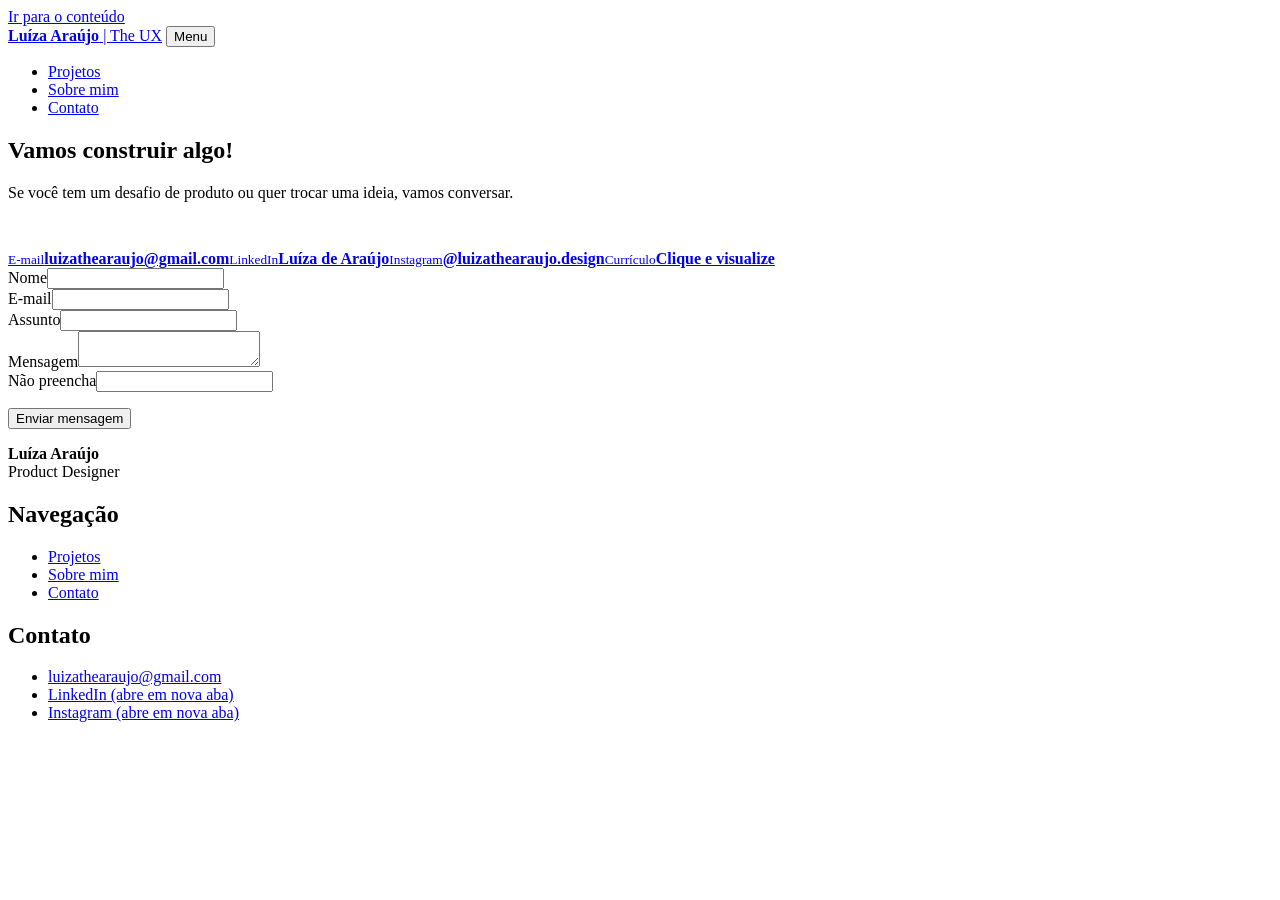
==== contato.html @ 0ffdb38f "Add files via upload" ====
<!doctype html>
<html lang="pt-BR">
<head>
<meta charset="utf-8">
<meta name="viewport" content="width=device-width, initial-scale=1">
<title>Contato — Luíza Araújo</title>
<meta name="description" content="Se você tem um desafio de produto ou quer trocar uma ideia, vamos conversar.">
<link rel="canonical" href="https://SEU-DOMINIO.com.br/contato.html">
<meta name="robots" content="index, follow, max-image-preview:large">
<meta property="og:type" content="website"><meta property="og:locale" content="pt_BR">
<meta property="og:title" content="Contato — Luíza Araújo"><meta property="og:description" content="Se você tem um desafio de produto ou quer trocar uma ideia, vamos conversar.">
<meta property="og:url" content="https://SEU-DOMINIO.com.br/contato.html"><meta property="og:image" content="https://framerusercontent.com/assets/Nl1fcH3IRXSe6rc7JmywGI36Jp4.jpg">
<meta name="twitter:card" content="summary_large_image">
<meta name="theme-color" content="#f5f6f8">
<link rel="icon" href="assets/favicon.svg" type="image/svg+xml">
<script>document.documentElement.classList.add('js')</script>
<link rel="stylesheet" href="css/styles.css">
<script src="js/site.js" defer></script>

</head>
<body>
<a class="skip-link" href="#conteudo">Ir para o conteúdo</a>
<header class="site-header"><div class="container bar">
<a class="brand" href="index.html"><strong>Luíza Araújo</strong><span> | The UX</span></a>
<button class="menu-btn" type="button" aria-expanded="false" aria-controls="menu">Menu</button>
<nav id="menu" class="nav" aria-label="Principal"><ul><li><a href="projetos.html">Projetos</a></li><li><a href="sobre-mim.html">Sobre mim</a></li><li><a href="contato.html" aria-current="page">Contato</a></li></ul></nav>
</div></header>
<main id="conteudo" tabindex="-1">

<section class="page-head"><div class="container"><h1>Vamos construir algo!</h1>
<p>Se você tem um desafio de produto ou quer trocar uma ideia, vamos conversar.</p></div></section>
<section class="section" style="padding-top:2rem"><div class="container contact-grid">
<div class="contact-links"><a href="mailto:luizathearaujo@gmail.com"><small>E-mail</small><strong>luizathearaujo@gmail.com</strong></a><a href="https://www.linkedin.com/in/luiza-the-araujo/" target="_blank" rel="noopener noreferrer"><small>LinkedIn</small><strong>Luíza de Araújo</strong></a><a href="https://www.instagram.com/luizathearaujo.design/" target="_blank" rel="noopener noreferrer"><small>Instagram</small><strong>@luizathearaujo.design</strong></a><a href="https://drive.google.com/file/d/1tVH7KKMKC_sWvBa-YASBtUuK7AV2qZm1/view?usp=sharing" target="_blank" rel="noopener noreferrer"><small>Currículo</small><strong>Clique e visualize</strong></a></div>
<form id="contact-form" class="form" data-endpoint="" data-fallback-email="luizathearaujo@gmail.com" method="post" action="#">
<div class="field"><label for="f-name">Nome</label><input id="f-name" name="name" type="text" autocomplete="name" required></div>
<div class="field"><label for="f-email">E-mail</label><input id="f-email" name="email" type="email" autocomplete="email" required></div>
<div class="field"><label for="f-subject">Assunto</label><input id="f-subject" name="subject" type="text" required></div>
<div class="field"><label for="f-message">Mensagem</label><textarea id="f-message" name="message" required></textarea></div>
<div class="hp" aria-hidden="true"><label>Não preencha<input name="_gotcha" type="text" tabindex="-1" autocomplete="off"></label></div>
<p id="form-status" class="form__status" role="status" aria-live="polite"></p>
<div><button class="btn" type="submit">Enviar mensagem</button></div>
</form></div></section>
</main>
<footer class="site-footer"><div class="container footer-grid">
<div><p><strong>Luíza Araújo</strong><br><span class="muted">Product Designer</span></p></div>
<nav aria-label="Rodapé"><h2>Navegação</h2><ul><li><a href="projetos.html">Projetos</a></li><li><a href="sobre-mim.html">Sobre mim</a></li><li><a href="contato.html">Contato</a></li></ul></nav>
<div><h2>Contato</h2><ul><li><a href="mailto:luizathearaujo@gmail.com">luizathearaujo@gmail.com</a></li><li><a href="https://www.linkedin.com/in/luiza-the-araujo/" target="_blank" rel="noopener noreferrer">LinkedIn<span class="visually-hidden"> (abre em nova aba)</span></a></li><li><a href="https://www.instagram.com/luizathearaujo.design/" target="_blank" rel="noopener noreferrer">Instagram<span class="visually-hidden"> (abre em nova aba)</span></a></li></ul></div>
</div></footer>
</body>
</html>
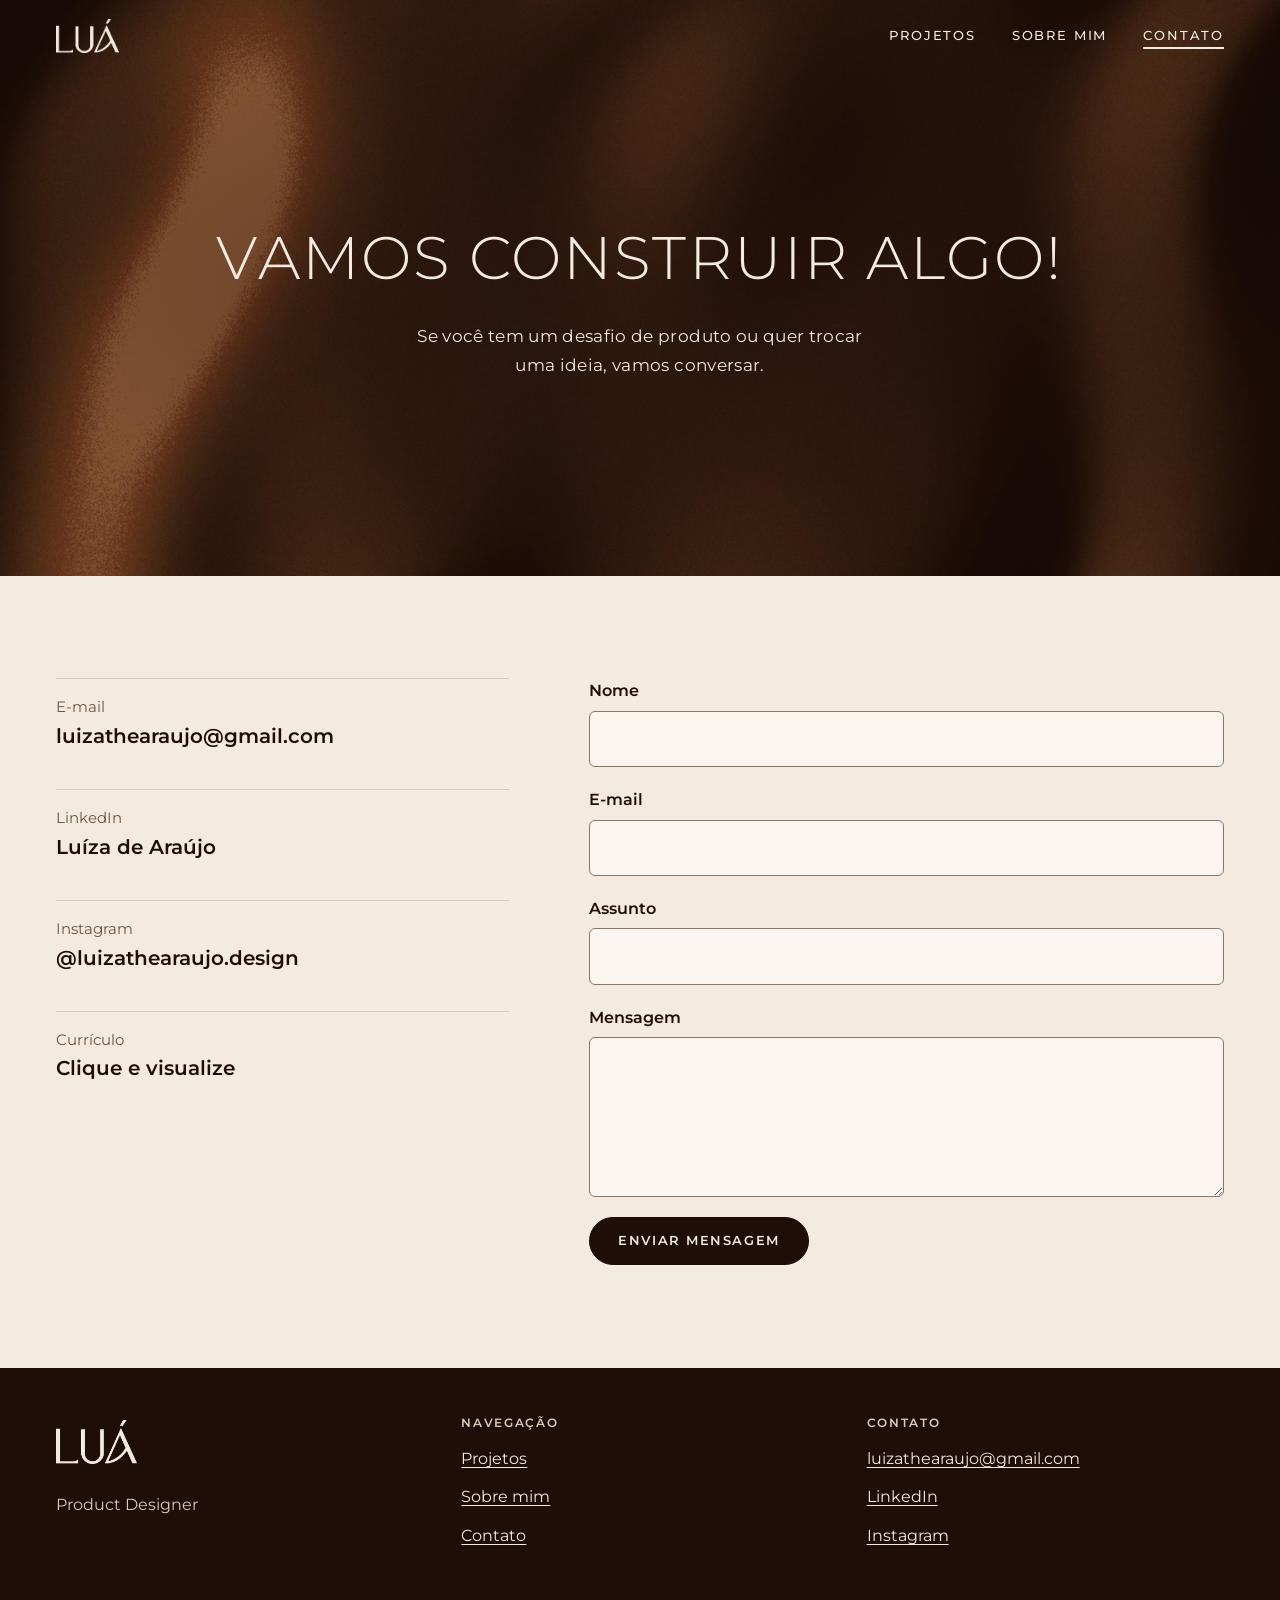
==== commit 57586e20: "Hero com fotografia" ====
--- a/contato.html
+++ b/contato.html
@@ -5,15 +5,17 @@
 <meta name="viewport" content="width=device-width, initial-scale=1">
 <title>Contato — Luíza Araújo</title>
 <meta name="description" content="Se você tem um desafio de produto ou quer trocar uma ideia, vamos conversar.">
-<link rel="canonical" href="https://SEU-DOMINIO.com.br/contato.html">
+<link rel="canonical" href="https://luiza-araujo.theux.workers.dev/contato.html">
 <meta name="robots" content="index, follow, max-image-preview:large">
 <meta property="og:type" content="website"><meta property="og:locale" content="pt_BR">
 <meta property="og:title" content="Contato — Luíza Araújo"><meta property="og:description" content="Se você tem um desafio de produto ou quer trocar uma ideia, vamos conversar.">
-<meta property="og:url" content="https://SEU-DOMINIO.com.br/contato.html"><meta property="og:image" content="https://framerusercontent.com/assets/Nl1fcH3IRXSe6rc7JmywGI36Jp4.jpg">
+<meta property="og:url" content="https://luiza-araujo.theux.workers.dev/contato.html"><meta property="og:image" content="https://luiza-araujo.theux.workers.dev/assets/img/og.jpg">
 <meta name="twitter:card" content="summary_large_image">
-<meta name="theme-color" content="#f5f6f8">
+<meta name="theme-color" content="#1F0E08">
 <link rel="icon" href="assets/favicon.svg" type="image/svg+xml">
-<script>document.documentElement.classList.add('js')</script>
+<link rel="preconnect" href="https://fonts.googleapis.com"><link rel="preconnect" href="https://fonts.gstatic.com" crossorigin>
+<link rel="stylesheet" href="https://fonts.googleapis.com/css2?family=Montserrat:wght@300;400;500;600;700&display=swap">
+<script>document.documentElement.classList.add('js');if(window.scrollY<8)document.documentElement.classList.add('at-top')</script>
 <link rel="stylesheet" href="css/styles.css">
 <script src="js/site.js" defer></script>
 
@@ -21,15 +23,16 @@
 <body>
 <a class="skip-link" href="#conteudo">Ir para o conteúdo</a>
 <header class="site-header"><div class="container bar">
-<a class="brand" href="index.html"><strong>Luíza Araújo</strong><span> | The UX</span></a>
+<a class="logo" href="index.html"><img class="logo__dark" src="assets/img/logo-marrom.png" width="295" height="160" alt="Luíza Araújo — página inicial"><img class="logo__light" src="assets/img/logo-bege.png" width="295" height="160" alt="" aria-hidden="true"></a>
 <button class="menu-btn" type="button" aria-expanded="false" aria-controls="menu">Menu</button>
 <nav id="menu" class="nav" aria-label="Principal"><ul><li><a href="projetos.html">Projetos</a></li><li><a href="sobre-mim.html">Sobre mim</a></li><li><a href="contato.html" aria-current="page">Contato</a></li></ul></nav>
 </div></header>
 <main id="conteudo" tabindex="-1">
 
-<section class="page-head"><div class="container"><h1>Vamos construir algo!</h1>
-<p>Se você tem um desafio de produto ou quer trocar uma ideia, vamos conversar.</p></div></section>
-<section class="section" style="padding-top:2rem"><div class="container contact-grid">
+<section class="hero">
+<img class="hero__bg" src="assets/img/hero-1920.jpg" srcset="assets/img/hero-960.jpg 960w, assets/img/hero-1920.jpg 1920w" sizes="100vw" alt="" width="1920" height="1080" fetchpriority="high" decoding="async">
+<div class="hero__inner"><h1>Vamos construir algo!</h1><p class="hero__lead">Se você tem um desafio de produto ou quer trocar uma ideia, vamos conversar.</p></div></section>
+<section class="section"><div class="container contact-grid">
 <div class="contact-links"><a href="mailto:luizathearaujo@gmail.com"><small>E-mail</small><strong>luizathearaujo@gmail.com</strong></a><a href="https://www.linkedin.com/in/luiza-the-araujo/" target="_blank" rel="noopener noreferrer"><small>LinkedIn</small><strong>Luíza de Araújo</strong></a><a href="https://www.instagram.com/luizathearaujo.design/" target="_blank" rel="noopener noreferrer"><small>Instagram</small><strong>@luizathearaujo.design</strong></a><a href="https://drive.google.com/file/d/1tVH7KKMKC_sWvBa-YASBtUuK7AV2qZm1/view?usp=sharing" target="_blank" rel="noopener noreferrer"><small>Currículo</small><strong>Clique e visualize</strong></a></div>
 <form id="contact-form" class="form" data-endpoint="" data-fallback-email="luizathearaujo@gmail.com" method="post" action="#">
 <div class="field"><label for="f-name">Nome</label><input id="f-name" name="name" type="text" autocomplete="name" required></div>
@@ -42,7 +45,7 @@
 </form></div></section>
 </main>
 <footer class="site-footer"><div class="container footer-grid">
-<div><p><strong>Luíza Araújo</strong><br><span class="muted">Product Designer</span></p></div>
+<div><a class="footer-logo" href="index.html"><img src="assets/img/logo-bege.png" width="295" height="160" alt="Luíza Araújo — página inicial"></a><p class="muted">Product Designer</p></div>
 <nav aria-label="Rodapé"><h2>Navegação</h2><ul><li><a href="projetos.html">Projetos</a></li><li><a href="sobre-mim.html">Sobre mim</a></li><li><a href="contato.html">Contato</a></li></ul></nav>
 <div><h2>Contato</h2><ul><li><a href="mailto:luizathearaujo@gmail.com">luizathearaujo@gmail.com</a></li><li><a href="https://www.linkedin.com/in/luiza-the-araujo/" target="_blank" rel="noopener noreferrer">LinkedIn<span class="visually-hidden"> (abre em nova aba)</span></a></li><li><a href="https://www.instagram.com/luizathearaujo.design/" target="_blank" rel="noopener noreferrer">Instagram<span class="visually-hidden"> (abre em nova aba)</span></a></li></ul></div>
 </div></footer>
--- a/css/styles.css
+++ b/css/styles.css
@@ -0,0 +1,282 @@
+/* ==========================================================================
+   Portfólio Luíza Araújo — styles.css
+   Organização: 1 Tokens · 2 Base · 3 Layout · 4 Componentes · 5 Páginas
+   Para mudar o visual do site inteiro, edite apenas a seção 1 (Tokens).
+   ========================================================================== */
+
+/* 1. TOKENS ------------------------------------------------------------ */
+:root {
+  /* Paleta da marca LUÁ */
+  --dark: #1F0E08;          /* marrom profundo (hero, rodapé) */
+  --brown: #56341B;
+  --caramel: #894A27;       /* destaque / hover (contraste 5,7:1 sobre --bg) */
+  --olive-dark: #333527;    /* faixa de contato */
+  --olive: #454730;         /* detalhes sobre fundos escuros */
+  --bg: #F3EBDF;            /* bege (fundo geral) */
+  --surface: #FBF7F0;
+  --ink: #1F0E08;
+  --muted: #6B5441;         /* contraste 5,9:1 sobre --bg */
+  --line: #D8CBB8;
+  --accent: #894A27;
+  --on-dark: #F3EBDF;
+  --on-dark-muted: #D9CBB6;
+
+  /* Tipografia — Montserrat (carregada no <head>); fallbacks seguros */
+  --font: "Montserrat", "Avenir Next", "Segoe UI", system-ui, -apple-system, Roboto, Arial, sans-serif;
+  --fs-display: clamp(1.75rem, 1rem + 3.8vw, 3.75rem);
+  --fs-h2: clamp(1.375rem, 1.05rem + 1.4vw, 2.125rem);
+  --fs-h3: clamp(1.0625rem, .98rem + .4vw, 1.25rem);
+  --fs-lead: clamp(.9375rem, .86rem + .3vw, 1.0625rem);
+  --fs-body: 1rem;
+
+  --gutter: clamp(1.25rem, 5vw, 3.5rem);
+  --max: 76rem;
+  --section: clamp(3.5rem, 8vw, 7rem);
+  --radius: .75rem;
+  --radius-sm: .375rem;
+  --header-h: 4.5rem;
+}
+
+/* 2. BASE -------------------------------------------------------------- */
+*, *::before, *::after { box-sizing: border-box; }
+html { -webkit-text-size-adjust: 100%; scroll-behavior: smooth; scroll-padding-top: 6rem; }
+body {
+  margin: 0; min-height: 100vh; display: flex; flex-direction: column;
+  background: var(--bg); color: var(--ink);
+  font: 400 var(--fs-body)/1.65 var(--font);
+  overflow-wrap: break-word; /* evita rolagem horizontal por textos longos */
+}
+main { flex: 1; }
+img { display: block; max-width: 100%; height: auto; }
+h1, h2, h3 { margin: 0; line-height: 1.2; letter-spacing: -.01em; font-weight: 600; text-wrap: balance; }
+p { margin: 0 0 1em; max-width: 68ch; text-wrap: pretty; }
+ul { margin: 0; padding: 0; list-style: none; }
+a { color: inherit; text-decoration-thickness: 1px; text-underline-offset: .2em; }
+a:hover { color: var(--accent); }
+strong { font-weight: 600; }
+:focus-visible { outline: 3px solid var(--accent); outline-offset: 3px; border-radius: 4px; }
+.skip-link {
+  position: absolute; left: 1rem; top: -4rem; z-index: 100; padding: .75rem 1rem;
+  background: var(--ink); color: var(--bg); border-radius: var(--radius-sm);
+}
+.skip-link:focus { top: 1rem; }
+.visually-hidden { position: absolute !important; width: 1px; height: 1px; overflow: hidden; clip: rect(0 0 0 0); white-space: nowrap; }
+@media (prefers-reduced-motion: reduce) {
+  html { scroll-behavior: auto; }
+  *, *::before, *::after { transition: none !important; animation: none !important; }
+}
+
+/* 3. LAYOUT ------------------------------------------------------------ */
+.container { width: min(100% - 2 * var(--gutter), var(--max)); margin-inline: auto; }
+.section { padding-block: var(--section); }
+.muted { color: var(--muted); }
+
+/* 4. COMPONENTES ------------------------------------------------------- */
+
+/* Cabeçalho: transparente sobre o hero (logo bege); sólido ao rolar (logo marrom) */
+.site-header { position: fixed; inset: 0 0 auto; z-index: 50; background: var(--bg); color: var(--ink); border-bottom: 1px solid var(--line); transition: background-color .3s, border-color .3s, color .3s; }
+.bar { display: flex; flex-wrap: wrap; align-items: center; justify-content: space-between; gap: .25rem 1.5rem; min-height: var(--header-h); }
+.logo { display: block; line-height: 0; padding-block: .5rem; }
+.logo img { height: 2.125rem; width: auto; }
+.logo__light { display: none !important; }
+.nav ul { display: flex; flex-wrap: wrap; gap: .25rem 2.25rem; }
+.nav a { display: inline-block; padding: .75rem 0; text-decoration: none; font-size: .8125rem; font-weight: 500; letter-spacing: .14em; text-transform: uppercase; }
+.nav a:hover { color: inherit; text-decoration: underline; text-underline-offset: .5em; }
+.nav a[aria-current="page"] { text-decoration: underline; text-decoration-thickness: 2px; text-underline-offset: .5em; }
+.menu-btn { display: none; }
+/* No topo da página (JS ativo): fundo transparente + versão clara do logo */
+.js.at-top .site-header:not(.menu-open) { background: transparent; border-color: transparent; color: var(--on-dark); }
+.js.at-top .site-header:not(.menu-open) :focus-visible,
+.site-header.menu-open :focus-visible { outline-color: var(--on-dark); }
+.js.at-top .site-header:not(.menu-open) .logo__dark,
+.site-header.menu-open .logo__dark { display: none; }
+.js.at-top .site-header:not(.menu-open) .logo__light,
+.site-header.menu-open .logo__light { display: block !important; }
+.site-header.menu-open { background: var(--dark); color: var(--on-dark); border-color: var(--dark); }
+/* Só vira menu "sanduíche" com JS ativo; sem JS a navegação continua visível */
+@media (max-width: 47.99rem) {
+  .js .menu-btn {
+    display: inline-flex; align-items: center; min-height: 2.75rem; padding: 0 1.125rem;
+    font: inherit; font-size: .75rem; font-weight: 500; letter-spacing: .14em; text-transform: uppercase;
+    color: inherit; background: transparent; border: 1px solid currentColor; border-radius: 999px; cursor: pointer;
+  }
+  .js .nav { display: none; flex-basis: 100%; }
+  .js .nav.is-open { display: block; }
+  .js .nav ul { flex-direction: column; gap: 0; padding-bottom: .75rem; }
+  .js .nav a { display: block; padding: 1rem 0; border-top: 1px solid color-mix(in srgb, currentColor 22%, transparent); }
+}
+
+/* Botões */
+.btn {
+  display: inline-flex; align-items: center; justify-content: center; min-height: 3rem; padding: .75rem 1.75rem;
+  font: inherit; font-weight: 600; text-decoration: none; cursor: pointer;
+  color: var(--bg); background: var(--ink); border: 1px solid var(--ink); border-radius: 999px;
+  transition: background-color .2s, color .2s;
+}
+.btn:hover { background: var(--accent); border-color: var(--accent); color: #fff; }
+.btn { font-size: .8125rem; letter-spacing: .12em; text-transform: uppercase; }
+.btn:disabled { opacity: .6; cursor: wait; }
+.btn--light { background: var(--on-dark); color: var(--dark); border-color: var(--on-dark); }
+.btn--light:hover { background: #fff; color: var(--dark); border-color: #fff; }
+
+/* Lista de projetos (home) */
+.project-list { border-top: 1px solid var(--brown); }
+.project-row {
+  display: grid; grid-template-columns: 1fr; gap: .25rem 2rem; padding-block: 1.5rem;
+  border-bottom: 1px solid var(--line); text-decoration: none; transition: padding-left .25s, color .2s;
+}
+.project-row:hover { padding-left: .75rem; }
+.project-row__meta { color: var(--muted); font-size: .9375rem; }
+.project-row__title { font-size: var(--fs-h2); line-height: 1.2; font-weight: 300; text-transform: uppercase; letter-spacing: .03em; }
+@media (min-width: 48rem) {
+  .project-row { grid-template-columns: 9rem 1fr; align-items: baseline; }
+}
+
+/* Cards de projeto (página Projetos) */
+.card-grid { display: grid; grid-template-columns: repeat(auto-fill, minmax(min(100%, 22rem), 1fr)); gap: clamp(1.5rem, 3vw, 2.5rem); }
+.card { display: flex; flex-direction: column; gap: 1rem; text-decoration: none; min-width: 0; }
+.card__media { overflow: hidden; border-radius: var(--radius); background: var(--line); aspect-ratio: 4 / 3; }
+.card__media img { width: 100%; height: 100%; object-fit: cover; transition: transform .5s; }
+.card:hover .card__media img { transform: scale(1.03); }
+.card__meta { color: var(--muted); font-size: .9375rem; }
+.card__title { font-size: var(--fs-h3); }
+.card p { margin: 0; color: var(--muted); }
+.card:hover .card__title { color: var(--accent); }
+
+/* Chamada para contato */
+.cta { background: var(--olive-dark); color: var(--on-dark); }
+.cta__inner { display: grid; gap: 1.5rem; justify-items: start; }
+.cta h2 { max-width: 26ch; font-size: var(--fs-h2); font-weight: 300; text-transform: uppercase; letter-spacing: .02em; line-height: 1.3; }
+.cta .muted { color: var(--on-dark-muted); margin: 0; font-size: .8125rem; letter-spacing: .14em; text-transform: uppercase; }
+.cta :focus-visible, .site-footer :focus-visible, .hero :focus-visible { outline-color: var(--on-dark); }
+
+/* Rodapé */
+.site-footer { background: var(--dark); color: var(--on-dark); padding-block: 3rem; }
+.site-footer a:hover { color: var(--on-dark); text-decoration: underline; }
+.footer-grid { display: grid; gap: 2rem 3rem; grid-template-columns: repeat(auto-fit, minmax(min(100%, 12rem), 1fr)); }
+.footer-logo img { height: 2.75rem; width: auto; margin-bottom: 1rem; }
+.site-footer .muted { color: var(--on-dark-muted); }
+.site-footer li + li { margin-top: .25rem; }
+.site-footer a { display: inline-block; padding-block: .25rem; }
+.site-footer h2 { font-size: .75rem; font-weight: 600; letter-spacing: .14em; text-transform: uppercase; margin-bottom: .75rem; color: var(--on-dark-muted); }
+
+/* Formulário */
+.form { display: grid; gap: 1.25rem; max-width: 40rem; }
+.field { display: grid; gap: .375rem; }
+.field label { font-weight: 600; }
+.field input, .field textarea {
+  width: 100%; font: inherit; color: inherit; padding: .875rem 1rem;
+  background: var(--surface); border: 1px solid #8a7766; border-radius: var(--radius-sm);
+}
+.field textarea { min-height: 10rem; resize: vertical; }
+.field input:focus-visible, .field textarea:focus-visible { outline-offset: 1px; border-color: var(--accent); }
+.form__status { margin: 0; padding: .875rem 1rem; border-radius: var(--radius-sm); border-left: 4px solid; }
+.form__status:empty { display: none; }
+.form__status[data-state="error"] { background: #fdecec; color: #7a1010; border-color: #b42318; }
+.form__status[data-state="success"] { background: #e8f6ee; color: #0d4a26; border-color: #1a7f45; }
+.form__status[data-state="info"] { background: #EFE4D2; color: #3d2410; border-color: var(--accent); }
+.hp { position: absolute; left: -9999px; width: 1px; height: 1px; overflow: hidden; }
+
+/* 5. PÁGINAS ----------------------------------------------------------- */
+
+/* Hero: textura de camurça + título centralizado (inspirado na referência) */
+.hero { position: relative; isolation: isolate; display: grid; place-items: center; text-align: center; overflow: hidden;
+  color: var(--on-dark); background: var(--dark);
+  min-height: clamp(26rem, 64svh, 40rem); padding: calc(var(--header-h) + 2rem) var(--gutter) clamp(3rem, 7vw, 5rem); }
+.hero--home { min-height: min(100svh, 60rem); }
+.hero__bg { position: absolute; inset: 0; z-index: -2; width: 100%; height: 100%; object-fit: cover; }
+.hero::after { content: ""; position: absolute; inset: 0; z-index: -1;      /* véu escuro: garante contraste do texto */
+  background: radial-gradient(ellipse 80% 70% at 50% 50%, rgba(31,14,8,.62), rgba(31,14,8,.28) 100%); }
+.hero__inner { max-width: 60rem; }
+.hero h1 { font-size: var(--fs-display); font-weight: 300; line-height: 1.22; letter-spacing: .035em; text-transform: uppercase; text-wrap: balance; }
+.hero h1 strong { font-weight: 700; }
+.hero__lead { margin: 1.75rem auto 0; max-width: 42ch; font-size: var(--fs-lead); line-height: 1.7; letter-spacing: .02em; color: var(--on-dark); }
+/* Hero com fotografia (home): texto na parede lisa à direita; no retrato (celular/tablet em pé), texto no topo */
+.hero picture { position: absolute; inset: 0; z-index: -2; }
+.hero--photo { place-items: center end; text-align: left; }
+.hero--photo .hero__bg { object-position: 100% 60%; }
+.hero--photo::after { background:
+  linear-gradient(to bottom, rgba(31,14,8,.8), rgba(31,14,8,0) 38%),   /* garante o contraste do logo e do menu */
+  linear-gradient(to left, rgba(31,14,8,.4), rgba(31,14,8,0) 62%); }
+.hero--photo .hero__inner { width: min(100%, 26rem, 30vw); }
+.hero--photo h1 { font-size: clamp(1.25rem, .75rem + 1.7vw, 2.5rem); }
+.hero--photo .hero__lead { margin-left: 0; max-width: 34ch; }
+@media (orientation: portrait) {
+  .hero--photo { place-items: start center; text-align: center; padding-top: calc(var(--header-h) + 2.5rem);
+    min-height: min(max(100svh, 205vw), calc(100svh + 8rem)); }  /* um pouco mais alto em telas curtas: desce o orbe e libera o texto */
+  .hero--photo .hero__bg { object-position: 50% 100%; }
+  .hero--photo::after { background: linear-gradient(to bottom, rgba(31,14,8,.72), rgba(31,14,8,.2) 52%, rgba(31,14,8,0)); }
+  .hero--photo .hero__inner { width: min(100%, 34rem); }
+  .hero--photo h1 { font-size: clamp(1.5rem, 1rem + 2.4vw, 2.5rem); }
+  .hero--photo .hero__lead { margin-inline: auto; }
+}
+/* Celulares muito estreitos (≤ 380px): texto mais compacto */
+@media (orientation: portrait) and (max-width: 23.75rem) {
+  .hero--photo { padding-top: calc(var(--header-h) + 1rem); }
+  .hero--photo h1 { font-size: 1.25rem; }
+  .hero--photo .hero__lead { margin-top: 1rem; font-size: .875rem; line-height: 1.5; }
+}
+/* Tablet em pé: texto em poucas linhas, só na parede escura acima do orbe */
+@media (orientation: portrait) and (min-width: 40rem) {
+  .hero--photo { padding-top: calc(var(--header-h) + 1.25rem); }
+  .hero--photo .hero__inner { width: min(100%, 46rem); }
+  .hero--photo h1 { font-size: 1.5rem; }
+  .hero--photo .hero__lead { margin-top: 1rem; max-width: 60ch; }
+}
+/* Celular deitado (pouca altura): texto menor, para não invadir as esculturas */
+@media (orientation: landscape) and (max-height: 32rem) {
+  .hero--photo .hero__inner { width: min(100%, 14rem, 26vw); }
+  .hero--photo h1 { font-size: 1.125rem; }
+  .hero--photo .hero__lead { margin-top: 1rem; font-size: .8125rem; line-height: 1.55; }
+}
+.section-title { font-size: var(--fs-h2); font-weight: 600; margin-bottom: 2rem; }
+
+/* Sobre mim */
+.about-grid { display: grid; gap: 2.5rem; align-items: start; }
+.about-photo { border-radius: var(--radius); background: var(--line); width: 100%; }
+.facts { display: grid; gap: 1.25rem; grid-template-columns: repeat(auto-fit, minmax(min(100%, 11rem), 1fr)); margin: 0 0 2rem; }
+.facts dt { color: var(--muted); font-size: .9375rem; }
+.facts dd { margin: 0; font-size: var(--fs-h3); font-weight: 650; }
+.statement { font-size: var(--fs-lead); }
+.statement strong { font-weight: 650; }
+@media (min-width: 56rem) { .about-grid { grid-template-columns: 1fr 1fr; gap: 4rem; } }
+.timeline { border-top: 1px solid var(--brown); }
+.timeline li { display: grid; gap: .25rem 2rem; padding-block: 1.5rem; border-bottom: 1px solid var(--line); }
+.timeline h3 { font-size: var(--fs-h3); }
+.timeline .when { color: var(--muted); }
+.timeline p { margin: .5rem 0 0; }
+@media (min-width: 48rem) { .timeline li { grid-template-columns: 11rem 1fr; } }
+.tools { display: grid; gap: 1px; background: var(--line); border: 1px solid var(--line); border-radius: var(--radius); overflow: hidden; grid-template-columns: repeat(auto-fit, minmax(min(100%, 14rem), 1fr)); }
+.tools li { background: var(--surface); padding: 1.25rem 1.5rem; }
+.tools strong { display: block; }
+.tools span { color: var(--muted); font-size: .9375rem; }
+
+/* Contato */
+.contact-grid { display: grid; gap: 3rem; }
+.contact-links { display: grid; gap: 1.25rem; align-content: start; }
+.contact-links a { display: block; padding: 1rem 0; border-top: 1px solid var(--line); text-decoration: none; }
+.contact-links small { display: block; color: var(--muted); font-size: .9375rem; }
+.contact-links strong { font-size: var(--fs-h3); font-weight: 600; overflow-wrap: anywhere; }
+@media (min-width: 56rem) { .contact-grid { grid-template-columns: 1fr 1.4fr; gap: 5rem; } }
+
+/* Estudo de caso */
+.case-meta { display: grid; gap: 1.25rem 2rem; grid-template-columns: repeat(auto-fit, minmax(min(100%, 9rem), 1fr)); margin: 2.5rem 0; padding-block: 1.5rem; border-block: 1px solid var(--line); }
+.case-meta dt { color: var(--muted); font-size: .9375rem; }
+.case-meta dd { margin: 0; font-weight: 600; }
+.case-meta { margin-top: clamp(2rem, 5vw, 3.5rem); }
+.case-cover { margin: 0 0 var(--section); }
+.case-cover img, .figure img { width: 100%; border-radius: var(--radius); border: 1px solid var(--line); background: var(--surface); }
+.case-section { display: grid; gap: 1.25rem; padding-block: clamp(2rem, 5vw, 3.5rem); border-top: 1px solid var(--line); }
+.case-section__body { min-width: 0; }
+.case-section__body h3 { font-size: var(--fs-h3); margin: 1.75rem 0 .75rem; }
+.case-section__body h3:first-child { margin-top: 0; }
+.case-section__body ul { margin: 0 0 1em; padding-left: 1.25rem; list-style: disc; max-width: 68ch; }
+.case-section__body li + li { margin-top: .375rem; }
+.figure { display: grid; gap: 1rem; grid-template-columns: repeat(auto-fit, minmax(min(100%, 20rem), 1fr)); margin: 1.5rem 0 2rem; }
+.figure--single { grid-template-columns: 1fr; }
+@media (min-width: 60rem) {
+  .case-section { grid-template-columns: 14rem 1fr; gap: 3rem; }
+  .case-section > h2 { position: sticky; top: 5.5rem; align-self: start; }
+}
+.case-section > h2 { font-size: var(--fs-h3); }
+.more-projects { margin-top: var(--section); }
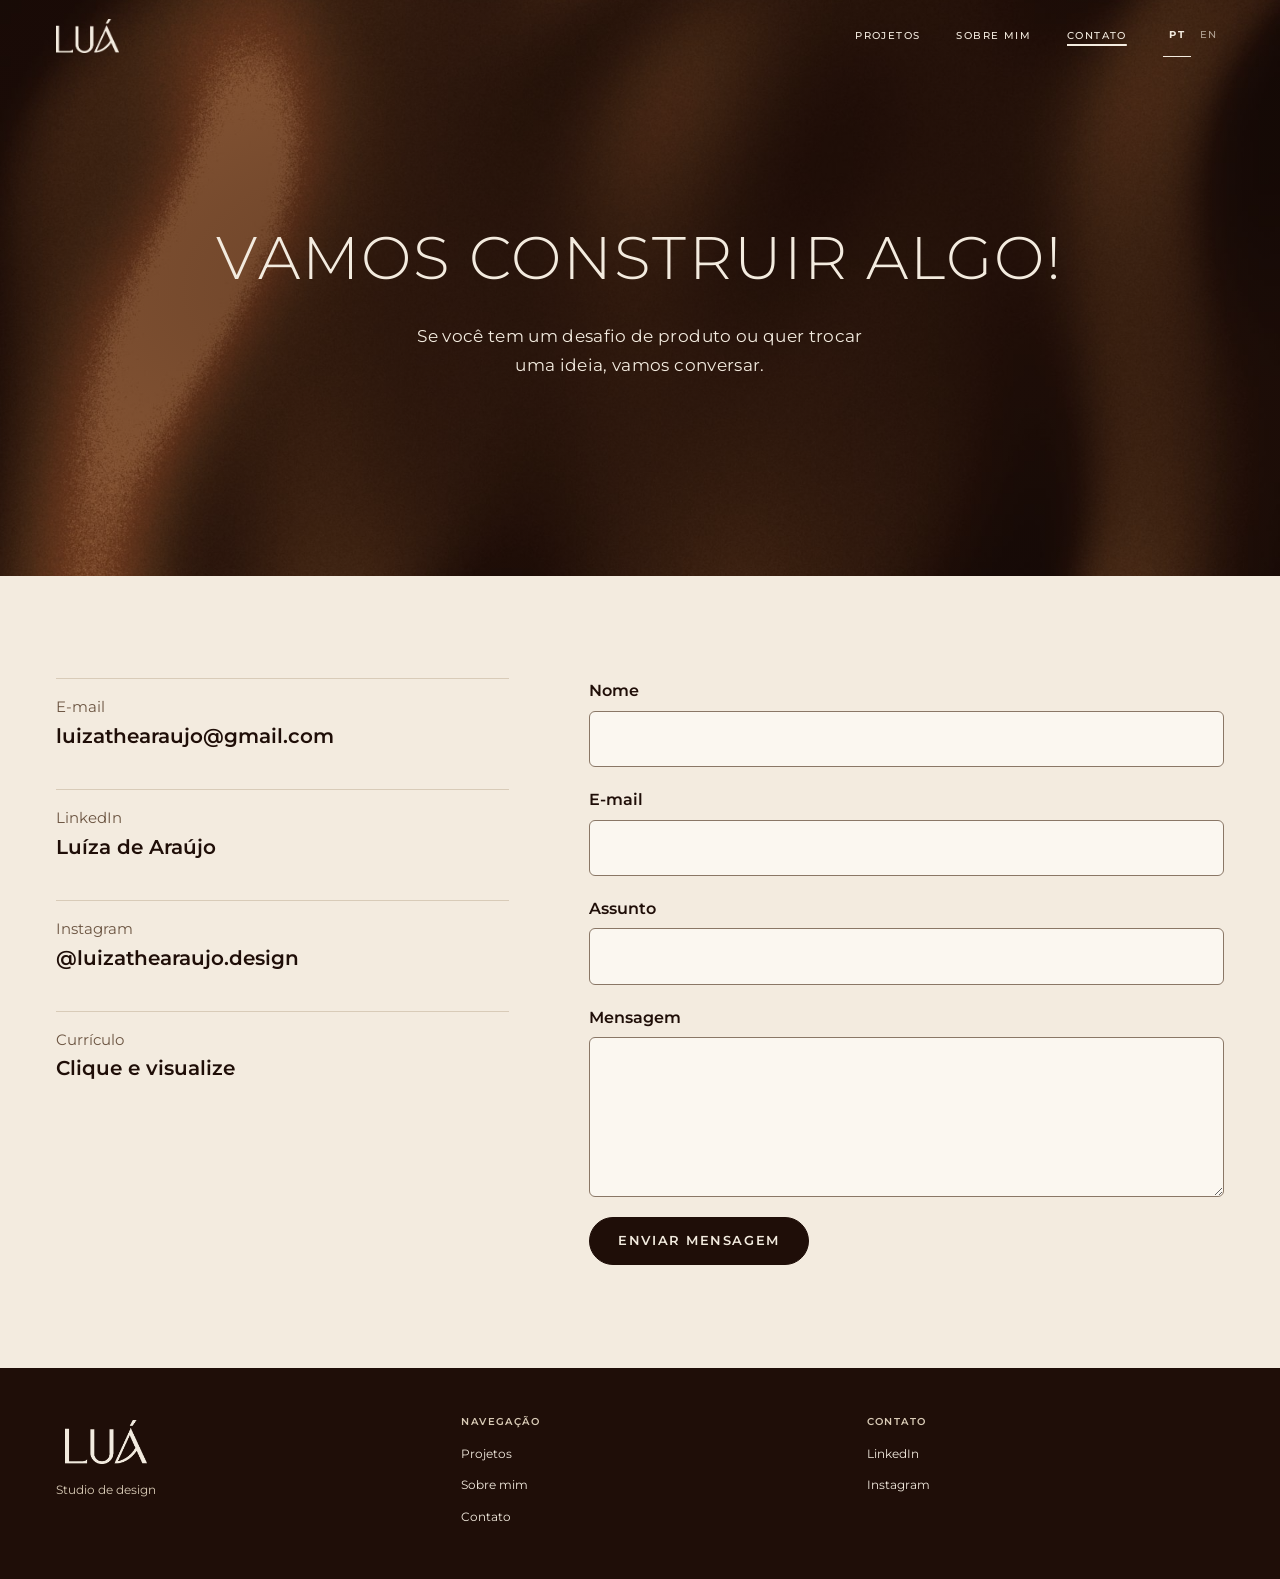
==== commit e3383726: "Serviços, idiomas, favicon e ajustes" ====
--- a/contato.html
+++ b/contato.html
@@ -12,11 +12,15 @@
 <meta property="og:url" content="https://luiza-araujo.theux.workers.dev/contato.html"><meta property="og:image" content="https://luiza-araujo.theux.workers.dev/assets/img/og.jpg">
 <meta name="twitter:card" content="summary_large_image">
 <meta name="theme-color" content="#1F0E08">
-<link rel="icon" href="assets/favicon.svg" type="image/svg+xml">
+<link rel="icon" type="image/png" sizes="64x64" href="assets/favicon-dark.png" media="(prefers-color-scheme: light)">
+<link rel="icon" type="image/png" sizes="64x64" href="assets/favicon-light.png" media="(prefers-color-scheme: dark)">
+<link rel="apple-touch-icon" href="assets/apple-touch-icon.png">
 <link rel="preconnect" href="https://fonts.googleapis.com"><link rel="preconnect" href="https://fonts.gstatic.com" crossorigin>
-<link rel="stylesheet" href="https://fonts.googleapis.com/css2?family=Montserrat:wght@300;400;500;600;700&display=swap">
-<script>document.documentElement.classList.add('js');if(window.scrollY<8)document.documentElement.classList.add('at-top')</script>
+<link rel="stylesheet" href="https://fonts.googleapis.com/css2?family=Montserrat:ital,wght@0,300;0,400;0,500;0,600;0,700;1,400&display=swap">
+<script>document.documentElement.classList.add('js');if(window.scrollY<8)document.documentElement.classList.add('at-top');try{if(localStorage.getItem('lang')==='en'){document.documentElement.classList.add('i18n-pending');document.documentElement.lang='en';setTimeout(function(){document.documentElement.classList.remove('i18n-pending')},1500)}}catch(e){}</script>
 <link rel="stylesheet" href="css/styles.css">
+<script src="js/translations.js" defer></script>
+<script src="js/i18n.js" defer></script>
 <script src="js/site.js" defer></script>
 
 </head>
@@ -24,8 +28,9 @@
 <a class="skip-link" href="#conteudo">Ir para o conteúdo</a>
 <header class="site-header"><div class="container bar">
 <a class="logo" href="index.html"><img class="logo__dark" src="assets/img/logo-marrom.png" width="295" height="160" alt="Luíza Araújo — página inicial"><img class="logo__light" src="assets/img/logo-bege.png" width="295" height="160" alt="" aria-hidden="true"></a>
-<button class="menu-btn" type="button" aria-expanded="false" aria-controls="menu">Menu</button>
 <nav id="menu" class="nav" aria-label="Principal"><ul><li><a href="projetos.html">Projetos</a></li><li><a href="sobre-mim.html">Sobre mim</a></li><li><a href="contato.html" aria-current="page">Contato</a></li></ul></nav>
+<div class="lang" role="group" aria-label="Idioma"><button type="button" class="lang__btn" data-lang="pt-BR" lang="pt-BR" aria-pressed="true" aria-label="Português (Brasil)">PT</button><button type="button" class="lang__btn" data-lang="en" lang="en" aria-pressed="false" aria-label="English">EN</button></div>
+<button class="menu-btn" type="button" aria-expanded="false" aria-controls="menu"><svg class="icon-menu" viewBox="0 0 20 20" aria-hidden="true" focusable="false"><path d="M3 5.5h14M3 10h14M3 14.5h14" fill="none" stroke="currentColor" stroke-width="1.5" stroke-linecap="round"/></svg><span>Menu</span></button>
 </div></header>
 <main id="conteudo" tabindex="-1">
 
@@ -40,14 +45,14 @@
 <div class="field"><label for="f-subject">Assunto</label><input id="f-subject" name="subject" type="text" required></div>
 <div class="field"><label for="f-message">Mensagem</label><textarea id="f-message" name="message" required></textarea></div>
 <div class="hp" aria-hidden="true"><label>Não preencha<input name="_gotcha" type="text" tabindex="-1" autocomplete="off"></label></div>
-<p id="form-status" class="form__status" role="status" aria-live="polite"></p>
+<p id="form-status" class="form__status" role="status" aria-live="polite" data-i18n-skip></p>
 <div><button class="btn" type="submit">Enviar mensagem</button></div>
 </form></div></section>
 </main>
 <footer class="site-footer"><div class="container footer-grid">
-<div><a class="footer-logo" href="index.html"><img src="assets/img/logo-bege.png" width="295" height="160" alt="Luíza Araújo — página inicial"></a><p class="muted">Product Designer</p></div>
+<div class="footer-brand"><a class="footer-logo" href="index.html"><img src="assets/img/logo-bege.png" width="295" height="160" alt="Luíza Araújo — página inicial"></a><p class="footer-tagline">Studio de design</p></div>
 <nav aria-label="Rodapé"><h2>Navegação</h2><ul><li><a href="projetos.html">Projetos</a></li><li><a href="sobre-mim.html">Sobre mim</a></li><li><a href="contato.html">Contato</a></li></ul></nav>
-<div><h2>Contato</h2><ul><li><a href="mailto:luizathearaujo@gmail.com">luizathearaujo@gmail.com</a></li><li><a href="https://www.linkedin.com/in/luiza-the-araujo/" target="_blank" rel="noopener noreferrer">LinkedIn<span class="visually-hidden"> (abre em nova aba)</span></a></li><li><a href="https://www.instagram.com/luizathearaujo.design/" target="_blank" rel="noopener noreferrer">Instagram<span class="visually-hidden"> (abre em nova aba)</span></a></li></ul></div>
+<div><h2>Contato</h2><ul><li><a href="https://www.linkedin.com/in/luiza-the-araujo/" target="_blank" rel="noopener noreferrer">LinkedIn<span class="visually-hidden"> (abre em nova aba)</span></a></li><li><a href="https://www.instagram.com/luizathearaujo.design/" target="_blank" rel="noopener noreferrer">Instagram<span class="visually-hidden"> (abre em nova aba)</span></a></li></ul></div>
 </div></footer>
 </body>
 </html>
--- a/css/styles.css
+++ b/css/styles.css
@@ -73,17 +73,24 @@
 
 /* 4. COMPONENTES ------------------------------------------------------- */
 
-/* Cabeçalho: transparente sobre o hero (logo bege); sólido ao rolar (logo marrom) */
+/* Cabeçalho: transparente sobre o hero (logo bege); sólido ao rolar (logo marrom). Altura fixa, com menu aberto ou fechado. */
 .site-header { position: fixed; inset: 0 0 auto; z-index: 50; background: var(--bg); color: var(--ink); border-bottom: 1px solid var(--line); transition: background-color .3s, border-color .3s, color .3s; }
-.bar { display: flex; flex-wrap: wrap; align-items: center; justify-content: space-between; gap: .25rem 1.5rem; min-height: var(--header-h); }
-.logo { display: block; line-height: 0; padding-block: .5rem; }
+.bar { display: flex; align-items: center; gap: 0 2.25rem; height: var(--header-h); }
+.logo { display: block; line-height: 0; padding-block: .5rem; margin-right: auto; }
 .logo img { height: 2.125rem; width: auto; }
 .logo__light { display: none !important; }
-.nav ul { display: flex; flex-wrap: wrap; gap: .25rem 2.25rem; }
-.nav a { display: inline-block; padding: .75rem 0; text-decoration: none; font-size: .8125rem; font-weight: 500; letter-spacing: .14em; text-transform: uppercase; }
+.nav ul { display: flex; gap: 0 2.25rem; }
+.nav a { display: inline-block; padding: .75rem 0; text-decoration: none; font-size: .625rem; font-weight: 500; letter-spacing: .14em; text-transform: uppercase; }
 .nav a:hover { color: inherit; text-decoration: underline; text-underline-offset: .5em; }
 .nav a[aria-current="page"] { text-decoration: underline; text-decoration-thickness: 2px; text-underline-offset: .5em; }
 .menu-btn { display: none; }
+/* Seletor de idioma (precisa de JS; sem JS o site permanece em português) */
+.lang { display: none; align-items: center; gap: .125rem; }
+.js .lang { display: inline-flex; }
+.lang__btn { font: inherit; font-size: .625rem; font-weight: 500; letter-spacing: .14em; color: inherit; background: transparent; border: 0; border-bottom: 1px solid transparent;
+  padding: .75rem .4rem; cursor: pointer; opacity: .62; transition: opacity .2s, border-color .2s; }
+.lang__btn:hover { opacity: 1; }
+.lang__btn[aria-pressed="true"] { opacity: 1; font-weight: 700; border-bottom-color: currentColor; }
 /* No topo da página (JS ativo): fundo transparente + versão clara do logo */
 .js.at-top .site-header:not(.menu-open) { background: transparent; border-color: transparent; color: var(--on-dark); }
 .js.at-top .site-header:not(.menu-open) :focus-visible,
@@ -93,17 +100,19 @@
 .js.at-top .site-header:not(.menu-open) .logo__light,
 .site-header.menu-open .logo__light { display: block !important; }
 .site-header.menu-open { background: var(--dark); color: var(--on-dark); border-color: var(--dark); }
-/* Só vira menu "sanduíche" com JS ativo; sem JS a navegação continua visível */
+/* Menu responsivo: botão de texto com ícone; os itens abrem num painel que NÃO altera a altura do cabeçalho */
 @media (max-width: 47.99rem) {
-  .js .menu-btn {
-    display: inline-flex; align-items: center; min-height: 2.75rem; padding: 0 1.125rem;
-    font: inherit; font-size: .75rem; font-weight: 500; letter-spacing: .14em; text-transform: uppercase;
-    color: inherit; background: transparent; border: 1px solid currentColor; border-radius: 999px; cursor: pointer;
-  }
-  .js .nav { display: none; flex-basis: 100%; }
+  .bar { gap: 0 1rem; }
+  .js .menu-btn { display: inline-flex; align-items: center; gap: .6rem; min-height: 2.75rem; padding: 0 .25rem;
+    font: inherit; font-size: .625rem; font-weight: 500; letter-spacing: .14em; text-transform: uppercase;
+    color: inherit; background: transparent; border: 0; cursor: pointer; }
+  .icon-menu { width: 1.125rem; height: 1.125rem; flex: none; }
+  .js .nav { display: none; position: absolute; top: 100%; left: 0; right: 0; max-height: calc(100svh - var(--header-h)); overflow-y: auto;
+    padding: .25rem var(--gutter) 1.25rem; background: var(--dark); color: var(--on-dark); border-top: 1px solid color-mix(in srgb, currentColor 22%, transparent); }
   .js .nav.is-open { display: block; }
-  .js .nav ul { flex-direction: column; gap: 0; padding-bottom: .75rem; }
-  .js .nav a { display: block; padding: 1rem 0; border-top: 1px solid color-mix(in srgb, currentColor 22%, transparent); }
+  .js .nav ul { flex-direction: column; gap: 0; }
+  .js .nav a { display: block; padding: 1rem 0; }
+  .js .nav li + li a { border-top: 1px solid color-mix(in srgb, currentColor 22%, transparent); }
 }
 
 /* Botões */
@@ -143,22 +152,48 @@
 .card p { margin: 0; color: var(--muted); }
 .card:hover .card__title { color: var(--accent); }
 
-/* Chamada para contato */
+/* Botão compacto (padrão tipográfico de botão) e botão de texto com seta */
+.btn--compact, .link-arrow { display: inline-flex; align-items: center; justify-content: center; gap: .7rem;
+  font-size: .6rem; letter-spacing: .12em; text-transform: uppercase; font-weight: 600; }
+.btn--compact { padding: .6rem 1.5rem; }
+.icon-arrow { flex: none; width: .95rem; height: .95rem; transition: transform .25s ease; }
+.btn--compact:hover .icon-arrow, .link-arrow:hover .icon-arrow { transform: translateX(4px); }
+.hero__cta { margin-top: 1.5rem; }
+.link-arrow { min-height: 2.75rem; padding: .6rem 0; text-decoration: none; color: var(--ink);
+  border-bottom: 1px solid transparent; transition: color .2s, border-color .2s; }
+.link-arrow:hover { color: var(--accent); border-color: currentColor; }
+
+/* Projeto mais recente */
+.latest { background: var(--bg); padding-block: var(--section); }
+.latest__intro { max-width: 44rem; margin-inline: auto; text-align: center; }
+.latest__intro h2 { font-size: var(--fs-h2); font-weight: 300; text-transform: uppercase; letter-spacing: .03em; line-height: 1.25; }
+.latest__intro p { margin: 1.25rem auto 0; color: var(--muted); font-size: var(--fs-lead); line-height: 1.7; }
+.latest__grid { display: grid; grid-template-columns: 1fr; gap: clamp(1rem, 2.5vw, 2rem); margin-top: clamp(2rem, 5vw, 3.5rem); }
+.latest__card { margin: 0; overflow: hidden; border-radius: var(--radius); background: var(--line); aspect-ratio: 4 / 3; }
+.latest__card img { width: 100%; height: 100%; object-fit: cover; }
+.latest__action { display: flex; justify-content: center; margin-top: clamp(1.5rem, 4vw, 2.5rem); }
+@media (min-width: 48rem) { .latest__grid { grid-template-columns: repeat(2, minmax(0, 1fr)); } }
+
+/* Chamada para contato ("Fale comigo"): 16px nome→título · 8px título→descrição · 24px descrição→botão */
 .cta { background: var(--olive-dark); color: var(--on-dark); }
-.cta__inner { display: grid; gap: 1.5rem; justify-items: start; }
-.cta h2 { max-width: 26ch; font-size: var(--fs-h2); font-weight: 300; text-transform: uppercase; letter-spacing: .02em; line-height: 1.3; }
-.cta .muted { color: var(--on-dark-muted); margin: 0; font-size: .8125rem; letter-spacing: .14em; text-transform: uppercase; }
+.cta__inner { display: grid; justify-items: start; }
+.cta__eyebrow { margin: 0; color: var(--on-dark-muted); font-size: .8125rem; letter-spacing: .14em; text-transform: uppercase; }
+.cta h2 { margin-top: 16px; max-width: 28ch; font-size: 30px; font-weight: 600; line-height: 1.25; letter-spacing: .02em; text-transform: uppercase; }
+.cta__desc { margin: 8px 0 0; max-width: none; font-size: 22px; font-style: italic; font-weight: 400; line-height: 1.4; color: var(--on-dark); }
+.cta__action { margin-top: 24px; }
 .cta :focus-visible, .site-footer :focus-visible, .hero :focus-visible { outline-color: var(--on-dark); }
 
 /* Rodapé */
 .site-footer { background: var(--dark); color: var(--on-dark); padding-block: 3rem; }
-.site-footer a:hover { color: var(--on-dark); text-decoration: underline; }
 .footer-grid { display: grid; gap: 2rem 3rem; grid-template-columns: repeat(auto-fit, minmax(min(100%, 12rem), 1fr)); }
-.footer-logo img { height: 2.75rem; width: auto; margin-bottom: 1rem; }
-.site-footer .muted { color: var(--on-dark-muted); }
+.footer-brand { display: flex; flex-direction: column; align-items: center; width: fit-content; }   /* logo e texto centralizados entre si */
+.footer-logo { display: block; line-height: 0; }
+.footer-logo img { height: 2.75rem; width: auto; }
+.footer-tagline { margin: .75rem 0 0; font-size: 12px; text-align: center; color: var(--on-dark-muted); }
 .site-footer li + li { margin-top: .25rem; }
-.site-footer a { display: inline-block; padding-block: .25rem; }
-.site-footer h2 { font-size: .75rem; font-weight: 600; letter-spacing: .14em; text-transform: uppercase; margin-bottom: .75rem; color: var(--on-dark-muted); }
+.site-footer a { display: inline-block; padding-block: .25rem; font-size: 12px; text-decoration: none; transition: opacity .2s; }
+.site-footer a:hover { color: var(--on-dark); text-decoration: none; opacity: .7; }
+.site-footer h2 { font-size: 10px; font-weight: 600; letter-spacing: .14em; text-transform: uppercase; margin-bottom: .75rem; color: var(--on-dark-muted); }
 
 /* Formulário */
 .form { display: grid; gap: 1.25rem; max-width: 40rem; }
@@ -191,44 +226,49 @@
 .hero h1 { font-size: var(--fs-display); font-weight: 300; line-height: 1.22; letter-spacing: .035em; text-transform: uppercase; text-wrap: balance; }
 .hero h1 strong { font-weight: 700; }
 .hero__lead { margin: 1.75rem auto 0; max-width: 42ch; font-size: var(--fs-lead); line-height: 1.7; letter-spacing: .02em; color: var(--on-dark); }
-/* Hero com fotografia (home): texto na parede lisa à direita; no retrato (celular/tablet em pé), texto no topo */
+/* Hero com fotografia (home) */
 .hero picture { position: absolute; inset: 0; z-index: -2; }
 .hero--photo { place-items: center end; text-align: left; }
 .hero--photo .hero__bg { object-position: 100% 60%; }
 .hero--photo::after { background:
-  linear-gradient(to bottom, rgba(31,14,8,.8), rgba(31,14,8,0) 38%),   /* garante o contraste do logo e do menu */
-  linear-gradient(to left, rgba(31,14,8,.4), rgba(31,14,8,0) 62%); }
+  linear-gradient(to bottom, rgba(31,14,8,.8), rgba(31,14,8,0) 38%),                                    /* contraste do logo e do menu */
+  linear-gradient(to left, rgba(31,14,8,.66), rgba(31,14,8,.22) 52%, rgba(31,14,8,0) 76%); }           /* destaque do texto */
+.hero--photo h1, .hero--photo .hero__lead { text-shadow: 0 1px 22px rgba(31,14,8,.55); }
 .hero--photo .hero__inner { width: min(100%, 26rem, 30vw); }
 .hero--photo h1 { font-size: clamp(1.25rem, .75rem + 1.7vw, 2.5rem); }
-.hero--photo .hero__lead { margin-left: 0; max-width: 34ch; }
+.hero--photo .hero__lead { margin: 18px 0 0; max-width: 34ch; font-size: 16px; }
+.hero__lead .s { display: inline-block; }       /* cada frase é um bloco: a quebra de linha acontece depois do ponto */
+/* Web pequena (notebooks): mais respiro lateral (90px) e texto sem tocar nas esculturas */
+@media (min-width: 48rem) and (max-width: 90rem) and (orientation: landscape) and (min-height: 32.01rem) {
+  .hero--photo { padding-inline: 90px; }
+  .hero--photo .hero__inner { width: min(100%, 26rem, 26vw); }
+}
+/* Celular deitado (pouca altura): texto menor */
+@media (orientation: landscape) and (max-height: 32rem) {
+  .hero--photo .hero__inner { width: min(100%, 14rem, 30vw); }
+  .hero--photo h1 { font-size: 1.125rem; }
+  .hero--photo .hero__lead { line-height: 1.5; }
+  .hero--photo .btn--compact { white-space: nowrap; padding-inline: 1.1rem; }
+  .hero--photo { padding-bottom: 2.5rem; }
+}
+/* Retrato (celular e tablet em pé): texto e botão no rodapé da capa, centralizados, sobre um degradê escuro */
 @media (orientation: portrait) {
-  .hero--photo { place-items: start center; text-align: center; padding-top: calc(var(--header-h) + 2.5rem);
-    min-height: min(max(100svh, 205vw), calc(100svh + 8rem)); }  /* um pouco mais alto em telas curtas: desce o orbe e libera o texto */
-  .hero--photo .hero__bg { object-position: 50% 100%; }
-  .hero--photo::after { background: linear-gradient(to bottom, rgba(31,14,8,.72), rgba(31,14,8,.2) 52%, rgba(31,14,8,0)); }
+  .hero--photo { place-items: end center; text-align: center; min-height: 100svh; padding: calc(var(--header-h) + 2rem) var(--gutter) 3rem; }
+  .hero--photo .hero__bg { object-position: 50% 60%; }
+  .hero--photo::after { background:
+    linear-gradient(to bottom, rgba(31,14,8,.8), rgba(31,14,8,0) 22%),
+    linear-gradient(to top, rgba(31,14,8,.94) 0%, rgba(31,14,8,.78) 30%, rgba(31,14,8,.34) 52%, rgba(31,14,8,0) 72%); }   /* transparente no topo, escuro onde há texto */
   .hero--photo .hero__inner { width: min(100%, 34rem); }
   .hero--photo h1 { font-size: clamp(1.5rem, 1rem + 2.4vw, 2.5rem); }
   .hero--photo .hero__lead { margin-inline: auto; }
 }
-/* Celulares muito estreitos (≤ 380px): texto mais compacto */
-@media (orientation: portrait) and (max-width: 23.75rem) {
-  .hero--photo { padding-top: calc(var(--header-h) + 1rem); }
-  .hero--photo h1 { font-size: 1.25rem; }
-  .hero--photo .hero__lead { margin-top: 1rem; font-size: .875rem; line-height: 1.5; }
-}
-/* Tablet em pé: texto em poucas linhas, só na parede escura acima do orbe */
-@media (orientation: portrait) and (min-width: 40rem) {
-  .hero--photo { padding-top: calc(var(--header-h) + 1.25rem); }
-  .hero--photo .hero__inner { width: min(100%, 46rem); }
-  .hero--photo h1 { font-size: 1.5rem; }
-  .hero--photo .hero__lead { margin-top: 1rem; max-width: 60ch; }
-}
-/* Celular deitado (pouca altura): texto menor, para não invadir as esculturas */
-@media (orientation: landscape) and (max-height: 32rem) {
-  .hero--photo .hero__inner { width: min(100%, 14rem, 26vw); }
-  .hero--photo h1 { font-size: 1.125rem; }
-  .hero--photo .hero__lead { margin-top: 1rem; font-size: .8125rem; line-height: 1.55; }
-}
+@media (orientation: portrait) and (max-height: 40rem) {   /* celulares de tela curta: degradê mais forte, o texto sobe até a escultura */
+  .hero--photo::after { background:
+    linear-gradient(to bottom, rgba(31,14,8,.93), rgba(31,14,8,.55) 14%, rgba(31,14,8,0) 30%),
+    linear-gradient(to top, rgba(31,14,8,.96) 0%, rgba(31,14,8,.88) 40%, rgba(31,14,8,.58) 62%, rgba(31,14,8,0) 82%); }
+}
+@media (orientation: portrait) and (min-aspect-ratio: 3/5) { .hero--photo .hero__bg { object-position: 50% 30%; } }   /* tablets em pé */
+@media (orientation: portrait) and (max-width: 23.75rem) { .hero--photo h1 { font-size: 1.25rem; } .hero--photo { padding-bottom: 2rem; } }
 .section-title { font-size: var(--fs-h2); font-weight: 600; margin-bottom: 2rem; }
 
 /* Sobre mim */
@@ -280,3 +320,24 @@
 }
 .case-section > h2 { font-size: var(--fs-h3); }
 .more-projects { margin-top: var(--section); }
+
+/* Serviços: quatro áreas (sem cards; a separação vem do espaçamento) */
+.services { background: var(--bg); padding-block: clamp(4.5rem, 11vw, 9rem); }
+.services__intro { max-width: 46rem; margin-inline: auto; text-align: center; }
+.services__intro h2 { font-size: clamp(1.75rem, 1.15rem + 2.4vw, 3rem); font-weight: 300; line-height: 1.2; letter-spacing: -.005em; }
+.services__intro p { margin: 1.5rem auto 0; max-width: 42ch; color: var(--muted); font-size: var(--fs-lead); line-height: 1.7; }
+.services__grid { display: grid; grid-template-columns: 1fr; gap: clamp(3.5rem, 7vw, 5rem) clamp(2rem, 4vw, 4rem); margin-top: clamp(3.5rem, 8vw, 6rem); }
+.service { display: flex; flex-direction: column; align-items: center; text-align: center; min-width: 0; }
+.service__art { display: flex; align-items: center; justify-content: center; height: 6.5rem; margin-bottom: 1.75rem; }
+.service__art img { height: 100%; width: auto; max-width: 100%; }
+.service__title { font-size: .875rem; font-weight: 600; letter-spacing: .14em; text-transform: uppercase; }
+.service__text { margin: 1rem auto 0; max-width: 28ch; color: var(--muted); font-size: .9375rem; line-height: 1.7; }
+/* Troca automática claro/escuro: pelo fundo da seção (data-surface). Fundo claro -> ícones escuros; fundo escuro -> ícones claros. */
+.services[data-surface="light"] .art-light, .services[data-surface="dark"] .art-dark { display: none; }
+.services[data-surface="dark"] { background: var(--dark); color: var(--on-dark); }
+.services[data-surface="dark"] .services__intro p, .services[data-surface="dark"] .service__text { color: var(--on-dark-muted); }
+@media (min-width: 40rem) { .services__grid { grid-template-columns: repeat(2, minmax(0, 1fr)); } }      /* tablet */
+@media (min-width: 64rem) { .services__grid { grid-template-columns: repeat(4, minmax(0, 1fr)); } }      /* desktop */
+
+/* Evita piscar português enquanto o idioma salvo (EN) é aplicado */
+.i18n-pending body { visibility: hidden; }
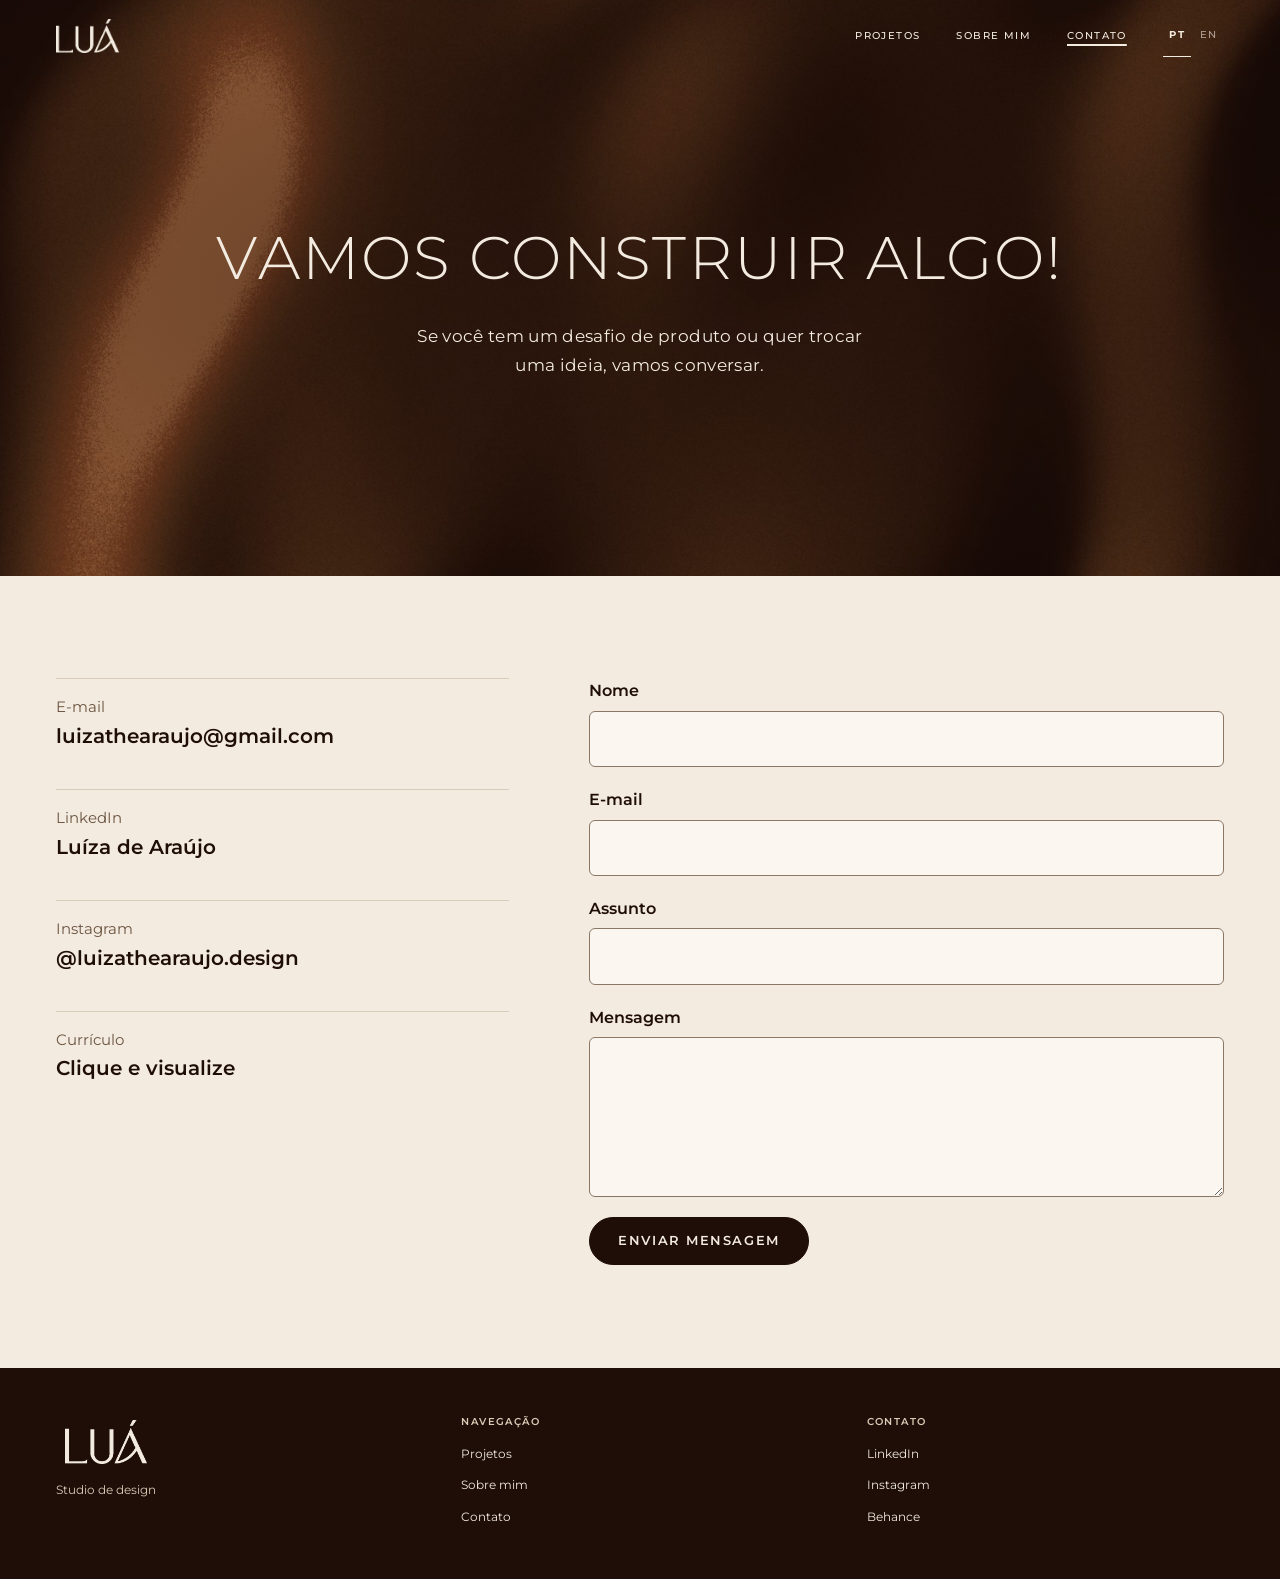
==== commit 492dc229: "Ajustes de seções, CTA e rodapé" ====
--- a/contato.html
+++ b/contato.html
@@ -52,7 +52,7 @@
 <footer class="site-footer"><div class="container footer-grid">
 <div class="footer-brand"><a class="footer-logo" href="index.html"><img src="assets/img/logo-bege.png" width="295" height="160" alt="Luíza Araújo — página inicial"></a><p class="footer-tagline">Studio de design</p></div>
 <nav aria-label="Rodapé"><h2>Navegação</h2><ul><li><a href="projetos.html">Projetos</a></li><li><a href="sobre-mim.html">Sobre mim</a></li><li><a href="contato.html">Contato</a></li></ul></nav>
-<div><h2>Contato</h2><ul><li><a href="https://www.linkedin.com/in/luiza-the-araujo/" target="_blank" rel="noopener noreferrer">LinkedIn<span class="visually-hidden"> (abre em nova aba)</span></a></li><li><a href="https://www.instagram.com/luizathearaujo.design/" target="_blank" rel="noopener noreferrer">Instagram<span class="visually-hidden"> (abre em nova aba)</span></a></li></ul></div>
+<div><h2>Contato</h2><ul><li><a href="https://www.linkedin.com/in/luiza-the-araujo/" target="_blank" rel="noopener noreferrer">LinkedIn<span class="visually-hidden"> (abre em nova aba)</span></a></li><li><a href="https://www.instagram.com/luizathearaujo.design/" target="_blank" rel="noopener noreferrer">Instagram<span class="visually-hidden"> (abre em nova aba)</span></a></li><li><a href="https://www.behance.net/luizathearaujo" target="_blank" rel="noopener noreferrer">Behance<span class="visually-hidden"> (abre em nova aba)</span></a></li></ul></div>
 </div></footer>
 </body>
 </html>
--- a/css/styles.css
+++ b/css/styles.css
@@ -164,23 +164,27 @@
 .link-arrow:hover { color: var(--accent); border-color: currentColor; }
 
 /* Projeto mais recente */
-.latest { background: var(--bg); padding-block: var(--section); }
+.latest { background: var(--dark); color: var(--on-dark); padding-block: var(--section); }
 .latest__intro { max-width: 44rem; margin-inline: auto; text-align: center; }
 .latest__intro h2 { font-size: var(--fs-h2); font-weight: 300; text-transform: uppercase; letter-spacing: .03em; line-height: 1.25; }
-.latest__intro p { margin: 1.25rem auto 0; color: var(--muted); font-size: var(--fs-lead); line-height: 1.7; }
+.latest__intro p { margin: 1.25rem auto 0; color: var(--on-dark-muted); font-size: var(--fs-lead); line-height: 1.7; }
 .latest__grid { display: grid; grid-template-columns: 1fr; gap: clamp(1rem, 2.5vw, 2rem); margin-top: clamp(2rem, 5vw, 3.5rem); }
-.latest__card { margin: 0; overflow: hidden; border-radius: var(--radius); background: var(--line); aspect-ratio: 4 / 3; }
+.latest__card { margin: 0; overflow: hidden; border-radius: var(--radius); background: var(--brown); aspect-ratio: 4 / 3; }
 .latest__card img { width: 100%; height: 100%; object-fit: cover; }
+.latest .link-arrow { color: var(--on-dark); }
+.latest .link-arrow:hover { color: #fff; border-color: currentColor; }
+.latest :focus-visible { outline-color: var(--on-dark); }
 .latest__action { display: flex; justify-content: center; margin-top: clamp(1.5rem, 4vw, 2.5rem); }
 @media (min-width: 48rem) { .latest__grid { grid-template-columns: repeat(2, minmax(0, 1fr)); } }
 
-/* Chamada para contato ("Fale comigo"): 16px nome→título · 8px título→descrição · 24px descrição→botão */
-.cta { background: var(--olive-dark); color: var(--on-dark); }
+/* Chamada para contato ("Fale comigo"): padding 90px; 16px nome→título · 8px título→descrição · 32px descrição→botão */
+.cta { position: relative; isolation: isolate; overflow: hidden; background: var(--olive-dark); color: var(--on-dark); padding-block: 90px; }
+.cta__bg { position: absolute; inset: 0; z-index: -1; width: 100%; height: 100%; object-fit: cover; opacity: 1; }   /* fundo #333527 por baixo da imagem */
 .cta__inner { display: grid; justify-items: start; }
 .cta__eyebrow { margin: 0; color: var(--on-dark-muted); font-size: .8125rem; letter-spacing: .14em; text-transform: uppercase; }
-.cta h2 { margin-top: 16px; max-width: 28ch; font-size: 30px; font-weight: 600; line-height: 1.25; letter-spacing: .02em; text-transform: uppercase; }
-.cta__desc { margin: 8px 0 0; max-width: none; font-size: 22px; font-style: italic; font-weight: 400; line-height: 1.4; color: var(--on-dark); }
-.cta__action { margin-top: 24px; }
+.cta h2 { margin-top: 16px; max-width: 28ch; font-size: 30px; font-weight: 600; line-height: 1.25; letter-spacing: .02em; }
+.cta__desc { margin: 8px 0 0; max-width: none; font-size: 18px; font-style: italic; font-weight: 400; line-height: 1.4; color: var(--on-dark); }
+.cta__action { margin-top: 32px; }
 .cta :focus-visible, .site-footer :focus-visible, .hero :focus-visible { outline-color: var(--on-dark); }
 
 /* Rodapé */
@@ -322,15 +326,16 @@
 .more-projects { margin-top: var(--section); }
 
 /* Serviços: quatro áreas (sem cards; a separação vem do espaçamento) */
-.services { background: var(--bg); padding-block: clamp(4.5rem, 11vw, 9rem); }
+.services { background: var(--bg); padding-top: 90px; padding-bottom: 0; }
 .services__intro { max-width: 46rem; margin-inline: auto; text-align: center; }
 .services__intro h2 { font-size: clamp(1.75rem, 1.15rem + 2.4vw, 3rem); font-weight: 300; line-height: 1.2; letter-spacing: -.005em; }
 .services__intro p { margin: 1.5rem auto 0; max-width: 42ch; color: var(--muted); font-size: var(--fs-lead); line-height: 1.7; }
 .services__grid { display: grid; grid-template-columns: 1fr; gap: clamp(3.5rem, 7vw, 5rem) clamp(2rem, 4vw, 4rem); margin-top: clamp(3.5rem, 8vw, 6rem); }
 .service { display: flex; flex-direction: column; align-items: center; text-align: center; min-width: 0; }
-.service__art { display: flex; align-items: center; justify-content: center; height: 6.5rem; margin-bottom: 1.75rem; }
+.service__art { display: flex; align-items: center; justify-content: center; height: 5.2rem; margin-bottom: 1.75rem; }   /* 6,5rem - 20% */
 .service__art img { height: 100%; width: auto; max-width: 100%; }
 .service__title { font-size: .875rem; font-weight: 600; letter-spacing: .14em; text-transform: uppercase; }
+.service--ui-ux .service__art img, .service--accessibility .service__art img, .service--brand .service__art img { height: 86.54%; }   /* 86,54% da altura do ícone de ilustração */
 .service__text { margin: 1rem auto 0; max-width: 28ch; color: var(--muted); font-size: .9375rem; line-height: 1.7; }
 /* Troca automática claro/escuro: pelo fundo da seção (data-surface). Fundo claro -> ícones escuros; fundo escuro -> ícones claros. */
 .services[data-surface="light"] .art-light, .services[data-surface="dark"] .art-dark { display: none; }
@@ -341,3 +346,21 @@
 
 /* Evita piscar português enquanto o idioma salvo (EN) é aplicado */
 .i18n-pending body { visibility: hidden; }
+
+/* Experiência profissional: editorial, só tipografia (cores: fundo #F3EBDF, textos #6B5441) */
+.experience { background: var(--bg); color: var(--muted); padding-top: 0; padding-bottom: 90px; }
+.experience__grid { display: grid; gap: clamp(3rem, 7vw, 4.5rem) clamp(3rem, 8vw, 7rem); }
+@media (min-width: 56rem) { .experience__grid { grid-template-columns: minmax(0, 5fr) minmax(0, 6fr); align-items: start; } }
+.experience__title { font-size: clamp(1.75rem, 1.15rem + 2.4vw, 3rem); font-weight: 300; line-height: 1.2; letter-spacing: -.005em; max-width: 18ch; text-align: left; color: inherit; }   /* mesmo padrão do título de Serviços */
+.experience__intro p { margin: 1.5rem 0 0; max-width: 36ch; font-size: var(--fs-lead); line-height: 1.7; }
+.experience__intro .btn { margin-top: 2rem; }
+.btn--outline { background: transparent; color: var(--muted); border: 1px solid currentColor; }       /* contorno fino, sem preenchimento */
+.btn--outline:hover { background: transparent; color: var(--ink); border-color: var(--ink); }
+.xp { list-style: none; margin: 0; padding: 0; }
+.xp__item { position: relative; padding: 0 0 clamp(2rem, 4vw, 2.75rem) 2.25rem; }
+.xp__item::before { content: ""; position: absolute; left: 0; top: .5rem; width: 11px; height: 11px; border-radius: 50%; background: currentColor; }
+.xp__item:not(:last-child)::after { content: ""; position: absolute; left: 5px; top: calc(.5rem + 11px); bottom: -.5rem; width: 1px; background: color-mix(in srgb, currentColor 40%, transparent); }
+.xp__company { font-size: 1.125rem; font-weight: 600; letter-spacing: .02em; color: inherit; }
+.xp__meta { display: flex; flex-wrap: wrap; gap: .1rem .75rem; margin: .35rem 0 0; max-width: none; font-size: .8125rem; letter-spacing: .06em; }
+.xp__text { margin: .75rem 0 0; max-width: 46ch; font-size: .9375rem; line-height: 1.65; }
+@media (max-width: 24rem) { .xp__text { font-size: .8125rem; line-height: 1.6; } }
